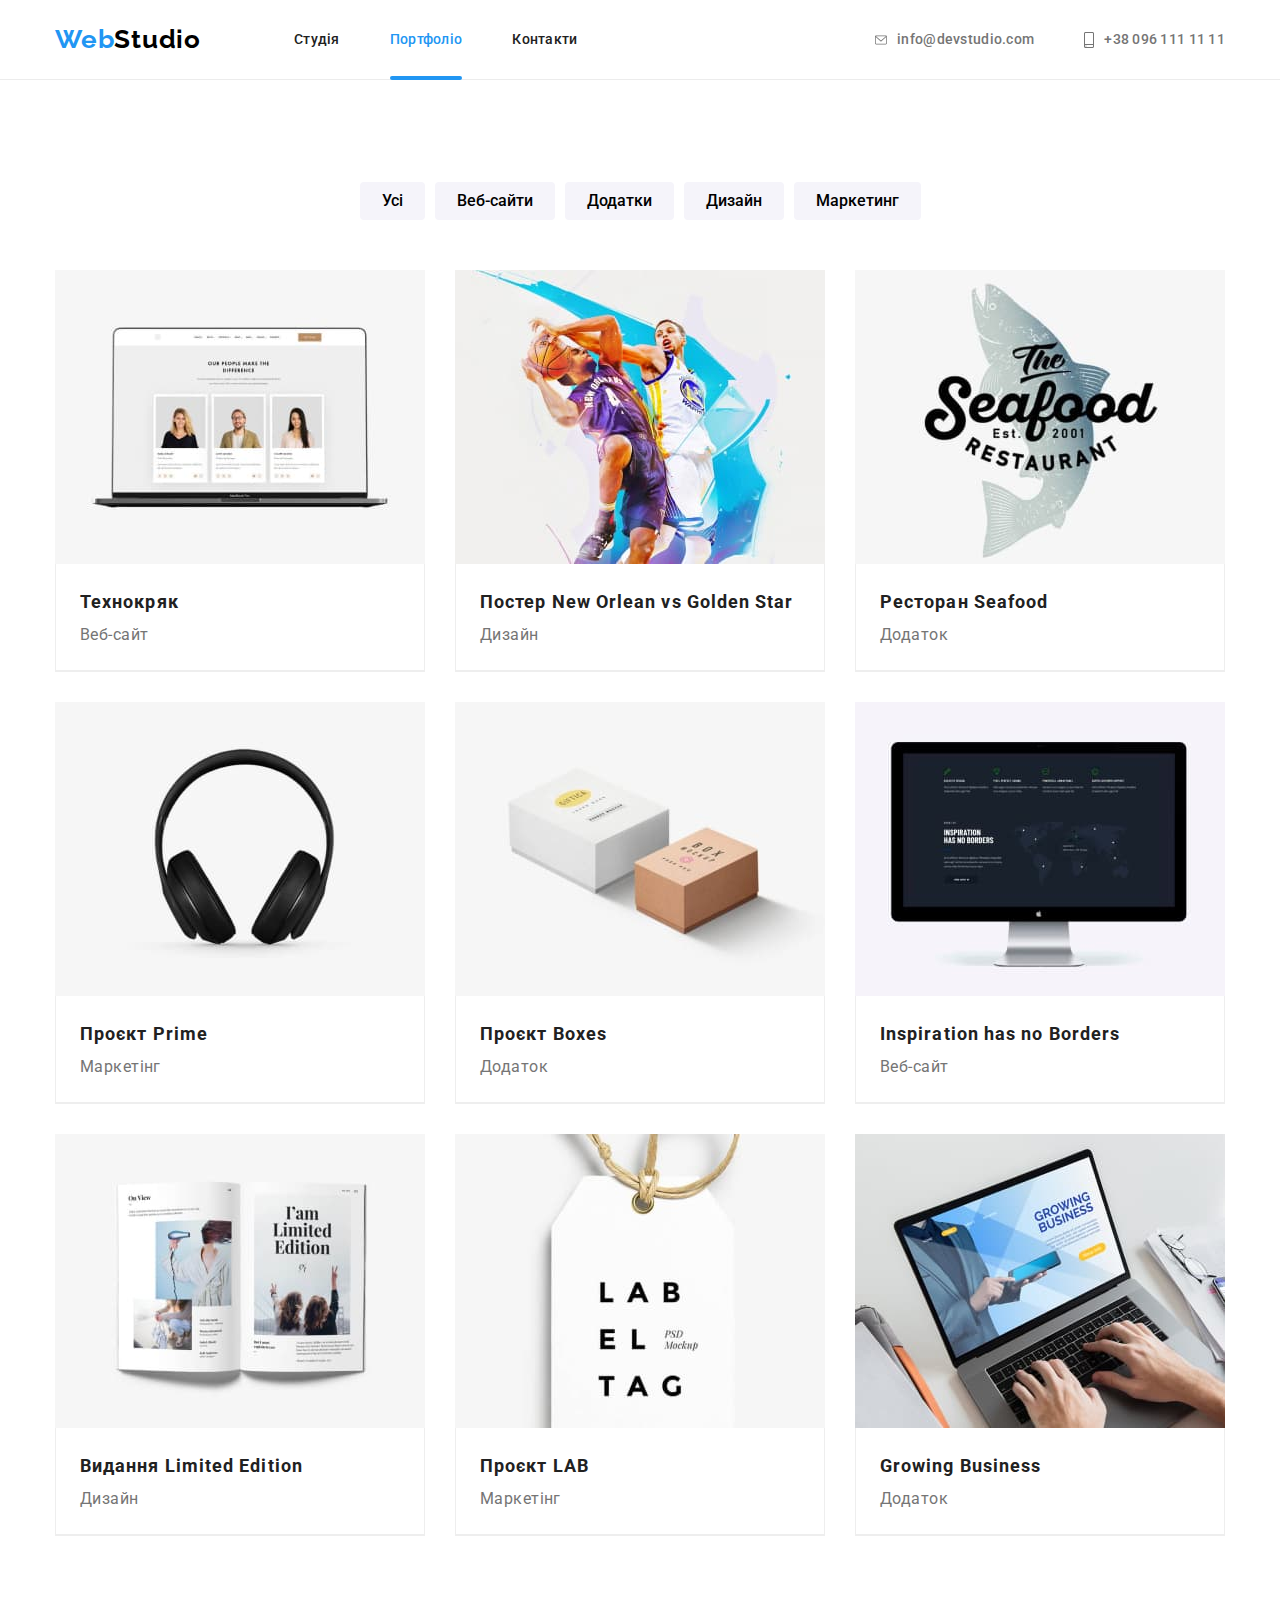
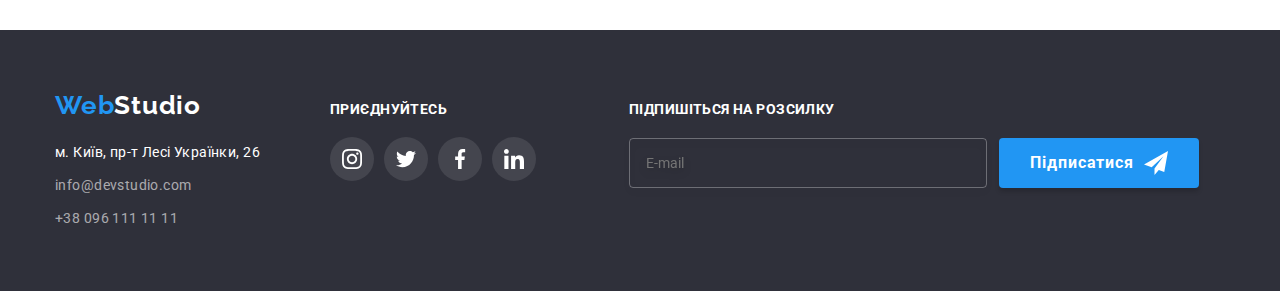
==== portfolio.html @ 7a2d6ced "Homework 7 v1.0" ====
<!DOCTYPE html>
<html lang="uk">
  <head>
    <meta charset="UTF-8" />
    <meta http-equiv="X-UA-Compatible" content="IE=edge" />
    <meta name="Homework-2" content="width=device-width, initial-scale=1.0" />
    <link rel="preconnect" href="https://fonts.googleapis.com" />
    <link rel="preconnect" href="https://fonts.gstatic.com" crossorigin />
    <link
      href="https://fonts.googleapis.com/css2?family=Raleway:wght@700&family=Roboto:wght@400;500;700;900&display=swap"
      rel="stylesheet"
    />
    <link
      rel="stylesheet"
      href="https://cdnjs.cloudflare.com/ajax/libs/modern-normalize/1.1.0/modern-normalize.min.css"
    />
    <link rel="stylesheet" href="./css/styles.css" />
    <title>Портфоліо</title>
  </head>
  <body>
    <!--Шапка сторінки-->
    <header class="header">
      <div class="container main-nav">
        <a class="header-logo" href="./index.html"><span class="logospan">Web</span>Studio</a>
        <!--Навігаційне меню-->
        <nav>
          <ul class="list studio-nav">
            <li class="nav-list"><a class="nav-link" href="./index.html">Студія</a></li>
            <li class="nav-list">
              <a class="nav-link active-link" href="./portfolio.html">Портфоліо</a>
            </li>
            <li class="nav-list"><a class="nav-link" href="">Контакти</a></li>
          </ul>
        </nav>
        <!--Контакти-->
        <ul class="list contact-nav">
          <li class="contact-list">
            <a class="mlink" href="mailto:info@devstudio.com">
              <svg class="icon mlink-icon" width="12" height="16">
                <use href="./img/icons.svg#icon-envelope"></use>
              </svg>
              info@devstudio.com</a
            >
          </li>
          <li class="contact-list">
            <a class="tlink" href="tel:+380961111111">
              <svg class="icon tlink-icon" width="10" height="16">
                <use href="./img/icons.svg#icon-smartphone"></use>
              </svg>
              +38 096 111 11 11</a
            >
          </li>
        </ul>
      </div>
    </header>
    <main>
      <!-- Фільтри -->
      <section class="section projects">
        <div class="container">
          <h1 class="visually-hidden">Проєкти</h1>
          <ul class="list filter-list">
            <li class="filter-item"><button class="filter-button" type="button">Усі</button></li>
            <li class="filter-item">
              <button class="filter-button" type="button">Веб-сайти</button>
            </li>
            <li class="filter-item">
              <button class="filter-button" type="button">Додатки</button>
            </li>
            <li class="filter-item"><button class="filter-button" type="button">Дизайн</button></li>
            <li class="filter-item">
              <button class="filter-button" type="button">Маркетинг</button>
            </li>
          </ul>

          <ul class="list project-list">
            <li class="project-item">
              <a href="">
                <div class="project-item-overlay">
                  <img
                    src="./img/pro1.jpg"
                    alt="Проєкт веб-сайту Технокряк"
                    width="370"
                    height="294"
                  />
                  <p class="project-overlay-text">
                    Ресурс пропонує комплексні пропозиції з різним рівнем функціоналу та сервісів.
                    Все це дозволить відвідувачу отримати вичерпні відомості про компанію чи
                    приватну особу.
                  </p>
                </div>
                <div class="project-card-border">
                  <h2 class="project-name">Технокряк</h2>
                  <p class="project-type">Веб-сайт</p>
                </div>
              </a>
            </li>
            <li class="project-item">
              <a href="">
                <div class="project-item-overlay">
                  <img
                    src="./img/pro2.jpg"
                    alt="Дизайн постеру на тему Баскетбол New Orlean vs Golden Star"
                    width="370"
                    height="294"
                  />
                  <p class="project-overlay-text">
                    Ресурс пропонує комплексні пропозиції з різним рівнем функціоналу та сервісів.
                    Все це дозволить відвідувачу отримати вичерпні відомості про компанію чи
                    приватну особу.
                  </p>
                </div>
                <div class="project-card-border">
                  <h2 class="project-name">Постер New Orlean vs Golden Star</h2>
                  <p class="project-type">Дизайн</p>
                </div>
              </a>
            </li>
            <li class="project-item">
              <a href="">
                <div class="project-item-overlay">
                  <img
                    src="./img/pro3.jpg"
                    alt="Додаток для ресторану з морепродуктами"
                    width="370"
                    height="294"
                  />
                  <p class="project-overlay-text">
                    Ресурс пропонує комплексні пропозиції з різним рівнем функціоналу та сервісів.
                    Все це дозволить відвідувачу отримати вичерпні відомості про компанію чи
                    приватну особу.
                  </p>
                </div>
                <div class="project-card-border">
                  <h2 class="project-name">Ресторан Seafood</h2>
                  <p class="project-type">Додаток</p>
                </div>
              </a>
            </li>
            <li class="project-item">
              <a href="">
                <div class="project-item-overlay">
                  <img
                    src="./img/pro4.jpg"
                    alt="Маркетінговий проєкт Prime"
                    width="370"
                    height="294"
                  />
                  <p class="project-overlay-text">
                    Ресурс пропонує комплексні пропозиції з різним рівнем функціоналу та сервісів.
                    Все це дозволить відвідувачу отримати вичерпні відомості про компанію чи
                    приватну особу.
                  </p>
                </div>
                <div class="project-card-border">
                  <h2 class="project-name">Проєкт Prime</h2>
                  <p class="project-type">Маркетінг</p>
                </div>
              </a>
            </li>
            <li class="project-item">
              <a href="">
                <div class="project-item-overlay">
                  <img src="./img/pro5.jpg" alt="Додаток Boxes" width="370" height="294" />
                  <p class="project-overlay-text">
                    Ресурс пропонує комплексні пропозиції з різним рівнем функціоналу та сервісів.
                    Все це дозволить відвідувачу отримати вичерпні відомості про компанію чи
                    приватну особу.
                  </p>
                </div>
                <div class="project-card-border">
                  <h2 class="project-name">Проєкт Boxes</h2>
                  <p class="project-type">Додаток</p>
                </div>
              </a>
            </li>
            <li class="project-item">
              <a href="">
                <div class="project-item-overlay">
                  <img
                    src="./img/pro6.jpg"
                    alt="Проєкт веб-сайту Inspiration has no Borders"
                    width="370"
                    height="294"
                  />
                  <p class="project-overlay-text">
                    Ресурс пропонує комплексні пропозиції з різним рівнем функціоналу та сервісів.
                    Все це дозволить відвідувачу отримати вичерпні відомості про компанію чи
                    приватну особу.
                  </p>
                </div>
                <div class="project-card-border">
                  <h2 class="project-name">Inspiration has no Borders</h2>
                  <p class="project-type">Веб-сайт</p>
                </div>
              </a>
            </li>
            <li class="project-item">
              <a href="">
                <div class="project-item-overlay">
                  <img
                    src="./img/pro7.jpg"
                    alt="Дизайн проєкт для видання Limited Edition"
                    width="370"
                    height="294"
                  />
                  <p class="project-overlay-text">
                    Ресурс пропонує комплексні пропозиції з різним рівнем функціоналу та сервісів.
                    Все це дозволить відвідувачу отримати вичерпні відомості про компанію чи
                    приватну особу.
                  </p>
                </div>
                <div class="project-card-border">
                  <h2 class="project-name">Видання Limited Edition</h2>
                  <p class="project-type">Дизайн</p>
                </div>
              </a>
            </li>
            <li class="project-item">
              <a href="">
                <div class="project-item-overlay">
                  <img src="./img/pro8.jpg" alt="Проєкт LAB" width="370" height="294" />
                  <p class="project-overlay-text">
                    Ресурс пропонує комплексні пропозиції з різним рівнем функціоналу та сервісів.
                    Все це дозволить відвідувачу отримати вичерпні відомості про компанію чи
                    приватну особу.
                  </p>
                </div>
                <div class="project-card-border">
                  <h2 class="project-name">Проєкт LAB</h2>
                  <p class="project-type">Маркетінг</p>
                </div>
              </a>
            </li>
            <li class="project-item">
              <a href="">
                <div class="project-item-overlay">
                  <img src="./img/pro9.jpg" alt="Growing Business" width="370" height="294" />
                  <p class="project-overlay-text">
                    Ресурс пропонує комплексні пропозиції з різним рівнем функціоналу та сервісів.
                    Все це дозволить відвідувачу отримати вичерпні відомості про компанію чи
                    приватну особу.
                  </p>
                </div>
                <div class="project-card-border">
                  <h2 class="project-name">Growing Business</h2>
                  <p class="project-type">Додаток</p>
                </div>
              </a>
            </li>
          </ul>
        </div>
      </section>
    </main>
    <!--Підвал сторінки-->
    <footer class="footer">
      <div class="container footer-container">
        <div class="footer-adress">
          <a class="footer-logo" href="./index.html"><span class="logospan">Web</span>Studio</a>
          <address class="address">
            <ul class="list footer-list">
              <li class="footer-list">
                <a
                  class="address-map"
                  href="https://goo.gl/maps/uBSmtqLPdZ89o5kn9"
                  target="_blank"
                  rel="noopener noreferrer"
                  >м. Київ, пр-т Лесі Українки, 26</a
                >
              </li>
              <li class="footer-list">
                <a class="address-mail" href="mailto:info@devstudio.com">info@devstudio.com</a>
              </li>
              <li class="footer-list">
                <a class="address-tel" href="tel:+380961111111">+38 096 111 11 11</a>
              </li>
            </ul>
          </address>
        </div>
        <div class="footer-social-links">
          <p class="footer-social-text">приєднуйтесь</p>
          <ul class="footer-social-list">
            <li class="footer-social-item">
              <a href="" class="footer-social-link">
                <svg class="icon footer-social-icon" width="20" height="20">
                  <use href="./img/icons.svg#icon-instagram"></use>
                </svg>
              </a>
            </li>
            <li class="footer-social-item">
              <a href="" class="footer-social-link">
                <svg class="icon footer-social-icon" width="20" height="20">
                  <use href="./img/icons.svg#icon-twitter"></use>
                </svg>
              </a>
            </li>
            <li class="footer-social-item">
              <a href="" class="footer-social-link">
                <svg class="icon footer-social-icon" width="20" height="20">
                  <use href="./img/icons.svg#icon-facebook"></use>
                </svg>
              </a>
            </li>
            <li class="footer-social-item">
              <a href="" class="footer-social-link">
                <svg class="icon footer-social-icon" width="20" height="20">
                  <use href="./img/icons.svg#icon-linkedin"></use>
                </svg>
              </a>
            </li>
          </ul>
        </div>
        <div class="footer-feedback">
          <p class="footer-feedback-title">Підпишіться на розсилку</p>
          <div class="footer-feedback-input-wrap">
            <input
              type="email"
              class="footer-feedback-input"
              name="footer-feedback-email"
              placeholder="E-mail"
            />
            <button type="button" class="button footer-feedback-button">
              Підписатися
              <svg class="footer-feedback-button-icon">
                <use
                  class="footer-feedback-send"
                  href="./img/icons.svg#icon-send"
                  width="24"
                  height="24"
                ></use>
              </svg>
            </button>
          </div>
        </div>
      </div>
    </footer>
    <script src="./modal.js"></script>
  </body>
</html>
---- css/styles.css ----
/* ---------Global-------- */
ul,
ol {
  padding: 0;
}

body,
h1,
h2,
h3,
h4,
h5,
h6,
p,
ul,
ol,
li,
figure,
figcaption,
blockquote,
dl,
dd {
  margin: 0;
}

li {
  list-style: none;
}

ul {
  list-style: none;
}

img {
  max-width: 100%;
  display: block;
  margin: 0;
}

input,
button,
textarea,
select {
  font: inherit;
}

a {
  text-decoration: none;
}

button {
  padding: 0;
  border: none;
  cursor: pointer;
}

.visually-hidden {
  position: absolute;
  width: 1px;
  height: 1px;
  margin: -1px;
  border: 0;
  padding: 0;

  white-space: nowrap;
  clip-path: inset(100%);
  clip: rect(0 0 0 0);
  overflow: hidden;
}

:root {
  --brand-color: #212121;
  --bluebrand-color: #2196f3;
  --discription-color: #757575;
  --clients-color: #afb1b8;
  --transition-animation: 250ms cubic-bezier(0.4, 0, 0.2, 1);
  --brandwhite: #fff;
}

body {
  font-family: 'Roboto', sans-serif;
  font-style: normal;
  letter-spacing: 0.03em;
  color: var(--brand-color);
  background-color: var(--brandwhite);
  font-size: 14px;
}

.container {
  width: 1200px;
  margin: 0 auto;
  padding: 0 15px;
}

.section {
  padding-top: 94px;
  padding-bottom: 94px;
}

/* -----------HEADER--------- */

.header {
  height: 80px;
  border-bottom: 1px solid #ececec;
}

.main-nav {
  display: flex;
  align-items: center;
}

.studio-nav {
  display: flex;
  gap: 50px;
}

.contact-nav {
  display: flex;
  flex-wrap: wrap;
  margin-left: auto;
  align-items: center;
}

.header-logo {
  color: #000000;
  height: 31px;
  left: 215px;
  top: 24px;
  font-family: 'Raleway';
  font-style: normal;
  font-weight: 700;
  font-size: 26px;
  line-height: 1.19;
  letter-spacing: 0.03em;
  margin-right: 93px;
}

.logospan {
  color: var(--bluebrand-color);
}

.nav-link {
  color: var(--brand-color);
  font-weight: 500;
  line-height: 1.14;
  padding: 32px 0;
  display: block;
  position: relative;
  transition: color var(--transition-animation);
}

.nav-list {
  letter-spacing: 0.02em;
}

.contact-list {
  display: flex;
  letter-spacing: 0.02em;
  margin-left: 50px;
}

.active-link {
  color: var(--bluebrand-color);
}

.nav-link::after {
  content: '';
  position: absolute;
  left: 0;
  bottom: 0;
  width: 100%;
  height: 4px;
  border-radius: 2px;
  background-color: transparent;
}

.nav-link.active-link::after,
.nav-link:hover::after,
.na-link:focus::after {
  background-color: var(--bluebrand-color);
}

.mlink,
.tlink {
  display: flex;
  justify-content: space-between;
  align-items: center;
  color: #757575;
  font-weight: 500;
  line-height: 1.14;
  transition: color var(--transition-animation);
}

.nav-link:hover,
.nav-link:focus,
.nav-link:active,
.mlink:hover,
.mlink:focus,
.mlink:active,
.tlink:hover,
.tlink:active,
.tlink:focus {
  color: var(--bluebrand-color);
}

.mlink-icon,
.tlink-icon {
  margin-right: 10px;
  fill: #757575;
}

.mlink:hover .mlink-icon,
.mlink:focus .mlink-icon,
.mlink:active .mlink-icon,
.tlink:hover .tlink-icon,
.tlink:active .tlink-icon,
.tlink:focus .tlink-icon {
  fill: var(--bluebrand-color);
}

/* -------PROMO------- */

.promo {
  background-image: linear-gradient(rgba(47, 48, 58, 0.4), rgba(47, 48, 58, 0.4)),
    url(../img/promo-img-bg.jpg);
  background-repeat: no-repeat;
  background-position: center;
  background-size: cover;
  background-color: #2f303a;
  color: var(--brandwhite);
  margin: 0 auto;
  display: flex;
  text-align: center;
  padding-top: 200px;
  padding-bottom: 200px;
  padding-left: 0;
  max-width: 1600px;
}

.promo-txt {
  font-style: normal;
  font-weight: 900;
  font-size: 44px;
  line-height: 1.36;
  text-transform: uppercase;
  letter-spacing: 0.06em;
  margin: auto;
  margin-bottom: 30px;
  width: 696px;
}

.promo-button {
  font-weight: 700;
  font-size: 16px;
  line-height: 1.875;
  background-color: var(--bluebrand-color);
  color: var(--brandwhite);
  width: 216px;
  height: 50px;
  border-radius: 4px;
  font-family: 'Roboto';
  font-style: normal;
  align-items: center;
  text-align: center;
  letter-spacing: 0.06em;
  transition: background-color var(--transition-animation);
}

.promo-button:hover,
.promo-button:focus,
.promo-button:active {
  background-color: #188ce8;
  border: 0;
}

/* --------SKILL SECTION-------- */

.skills-list {
  display: flex;
}

.skill-item:not(:last-child) {
  margin-right: 30px;
}
.skill-icon {
  margin: 25px 100px;
}
.skill-icon-box {
  width: 270px;
  height: 120px;
  margin-bottom: 30px;
  background-color: #f5f4fa;
}
.skill {
  font-weight: 700;
  line-height: 1.14;
  color: var(--brand-color);
  padding-bottom: 10px;
}
.skill-description {
  line-height: 1.71;
  color: var(--discription-color);
}

/* --------ABOUT US------- */

.about {
  padding-top: 0;
}

.about-title {
  font-weight: 700;
  font-size: 36px;
  line-height: 42px;
  color: var(--brand-color);
  text-align: center;
  margin-bottom: 50px;
}

.about-list {
  display: flex;
  flex-wrap: wrap;
  gap: 30px;
}
.about-item {
  position: relative;
}
.about-item-title {
  position: absolute;
  bottom: 0;
  width: 100%;
  padding: 27px 0;
  font-size: 14px;
  line-height: 1.14;
  text-transform: uppercase;
  text-align: center;
  color: var(--brandwhite);
  background: #2f303acc;
}

.team {
  background-color: #f5f4fa;
  padding-top: 0;
}

.we-are {
  font-weight: 700;
  font-size: 36px;
  line-height: 42px;
  color: var(--brand-color);
  text-align: center;
  margin-bottom: 50px;
  padding-top: 94px;
}

.team-list {
  display: flex;
  flex-wrap: wrap;
  gap: 30px;
}

.social-list {
  display: flex;
  align-items: center;
  justify-content: center;
  margin: 0 32px;
  gap: 10px;
  width: 206px;
  height: 44px;
}

.social-link {
  display: flex;
  align-items: center;
  justify-content: center;
  width: 44px;
  height: 44px;
  border-radius: 50%;
  transition: background-color var(--transition-animation), fill var(--transition-animation);
}

.social-link:hover,
.social-link:focus {
  background-color: var(--bluebrand-color);
}
.social-link:hover .team-social-icon,
.social-link:focus .team-social-icon {
  fill: var(--brandwhite);
}
.team-social-icon {
  fill: var(--clients-color);
}

.team-member {
  box-shadow: 0px 1px 3px rgba(0, 0, 0, 0.12), 0px 1px 1px rgba(0, 0, 0, 0.14),
    0px 2px 1px rgba(0, 0, 0, 0.2);
  border-radius: 0px 0px 4px 4px;
  background-color: var(--brandwhite);
}

.team-member-info {
  padding: 30px 0px;
}

.name {
  font-weight: 500;
  font-size: 16px;
  line-height: 1.19;
  color: var(--brand-color);
  text-align: center;
  margin-bottom: 10px;
}

.rank {
  font-size: 16px;
  line-height: 19px;
  color: var(--discription-color);
  text-align: center;
  margin-bottom: 16px;
}

/* ---------CLIENTS--------- */

.client-title {
  font-weight: 700;
  font-size: 36px;
  line-height: 42px;
  color: var(--brand-color);
  text-align: center;
}

.client-list {
  display: flex;
  align-items: center;
  justify-content: center;
  padding-top: 50px;
  gap: 30px;
}

.client-link {
  display: flex;
  width: 170px;
  height: 92px;
  align-items: center;
  justify-content: center;
  border: 1px solid;
  border-radius: 4px;
  border-color: var(--clients-color);
  transition: border-color var(--transition-animation);
}

.client-icon {
  fill: var(--clients-color);
  transition: fill var(--transition-animation);
}

.client-link:hover .client-icon,
.client-link:focus .client-icon {
  fill: var(--bluebrand-color);
}
.client-link:hover,
.client-link:focus {
  border-color: var(--bluebrand-color);
}

/* --------FOOTER------- */

.footer {
  background-color: #2f303a;
  padding-top: 60px;
  padding-bottom: 60px;
}
.footer-container {
  display: flex;
  align-items: baseline;
}

.footer-logo {
  color: var(--brandwhite);
  width: 145px;
  height: 31px;
  left: 215px;
  top: 24px;
  font-family: 'Raleway';
  font-style: normal;
  font-weight: 700;
  font-size: 26px;
  line-height: 1.19;
  letter-spacing: 0.03em;
  margin-bottom: 20px;
}

.address {
  line-height: 1.71;
  font-style: normal;
  margin-top: 20px;
}

.footer-list {
  margin-bottom: 9px;
}
.footer-list:last-child {
  margin-bottom: 0;
}

.address-map {
  color: var(--brandwhite);
  line-height: 1.71;
  transition: color var(--transition-animation);
}

.address-mail,
.address-tel {
  color: rgba(255, 255, 255, 0.6);
  line-height: 1.71;
  font-style: normal;
  transition: color var(--transition-animation);
}

.address-map:hover,
.address-map:focus,
.address-mail:hover,
.address-tel:hover,
.address-mail:focus,
.address-tel:focus {
  color: var(--bluebrand-color);
}

.footer-social-text {
  text-transform: uppercase;
  color: var(--brandwhite);
  font-weight: 700;
  padding-bottom: 20px;
}
.footer-social-links {
  display: flex;
  flex-direction: column;
  align-items: flex-start;
  justify-content: flex-start;
  margin-left: 70px;
  margin-right: 93px;
}
.footer-social-list {
  display: flex;
  align-items: center;
  justify-content: center;
  gap: 10px;
}

.footer-social-link {
  display: flex;
  align-items: center;
  justify-content: center;
  width: 44px;
  height: 44px;
  border-radius: 50%;
  background-color: rgba(255, 255, 255, 0.1);
  fill: var(--brandwhite);
  transition: background-color var(--transition-animation);
}
.footer-social-link:hover,
.footer-social-link:focus {
  background-color: var(--bluebrand-color);
}

.footer-feedback-title {
  color: var(--brandwhite);
  margin-bottom: 20px;
  font-weight: 700;
  font-size: 14px;
  line-height: 1.14;
  letter-spacing: 0.03em;
  text-transform: uppercase;
}
.footer-feedback-input-wrap {
  display: flex;
  justify-content: center;
  align-items: center;
  gap: 12px;
}
.footer-feedback-input {
  display: flex;
  justify-content: center;
  width: 358px;
  height: 50px;
  border: 1px solid rgba(255, 255, 255, 0.3);
  filter: drop-shadow(0px 4px 4px rgba(0, 0, 0, 0.15));
  border-radius: 4px;
  padding-left: 16px;
  background-color: transparent;
  color: var(--brandwhite);
  transition: border-color var(--transition-animation);
}
.footer-feedback-input:hover {
  border-color: var(--bluebrand-color);
}

.footer-feedback-button {
  display: flex;
  justify-content: center;
  align-items: center;
  height: 50px;
  width: 200px;
  padding: 10px 28px;
  gap: 10px;
  background: var(--bluebrand-color);
  box-shadow: 0px 4px 4px rgba(0, 0, 0, 0.15);
  border-radius: 4px;
  font-weight: 700;
  font-size: 16px;
  line-height: 1.88;
  letter-spacing: 0.06em;
  color: var(--brandwhite);
}

.footer-feedback-button-icon {
  width: 24px;
  height: 24px;
  display: block;
  fill: var(--brandwhite);
}

.list {
  list-style-type: none;
}

/* ---------MODAL-------- */

.backdrop {
  position: fixed;
  top: 0;
  left: 0;
  width: 100%;
  height: 100%;
  background-color: #00000033;
  display: flex;
  align-items: center;
  justify-content: center;
  transition: visibility var(--transition-animation), opacity var(--transition-animation);
}
.backdrop.is-hidden {
  opacity: 0;
  pointer-events: none;
  visibility: hidden;
}

.modal {
  position: relative;
  margin: auto;
  padding: 40px;
  width: 528px;
  height: 581px;
  background-color: var(--brandwhite);
  box-shadow: 0px 1px 3px rgb(0 0 0 / 12%), 0px 1px 1px rgb(0 0 0 / 14%),
    0px 2px 1px rgb(0 0 0 / 20%);
  border-radius: 4px;
}

.modal-button {
  position: absolute;
  top: 8px;
  right: 8px;
  border-radius: 50%;
  background-color: var(--brandwhite);
  border: 1px solid rgba(0, 0, 0, 0.1);
  box-shadow: 0px 1px 3px rgba(0, 0, 0, 0.12), 0px 1px 1px rgba(0, 0, 0, 0.14),
    0px 2px 1px rgba(0, 0, 0, 0.2);
  align-items: center;
  width: 30px;
  height: 30px;
  display: flex;
  justify-content: center;
}

.modal-button:focus,
.modal-button:hover,
.modal-button:active {
  border-color: var(--bluebrand-color);
}

.modal-callback-form {
  display: flex;
  position: relative;
  flex-direction: column;
}
.modal-title {
  font-weight: 700;
  font-size: 20px;
  line-height: 1.15;
  letter-spacing: 0.03em;
  text-align: center;
  color: var(--brand-color);
  margin-bottom: 12px;
}
.modal-form {
  display: flex;
  flex-direction: column;
  margin-bottom: 10px;
  position: relative;
}
.modal-form-name {
  font-size: 12px;
  line-height: 1.16;
  letter-spacing: 0.01em;
  color: var(--discription-color);
  margin-bottom: 4px;
  display: block;
}

.callback-form-input {
  height: 40px;
  border: 1px solid rgba(33, 33, 33, 0.2);
  border-radius: 4px;
  padding-left: 42px;
  padding-right: 16px;
  transition: border-color var(--transition-animation);
  outline: none;
}
.callback-form-input:hover {
  border-color: var(--bluebrand-color);
}
.callback-form-input:focus {
  border-color: var(--bluebrand-color);
}
.callback-form-icon {
  position: absolute;
  left: 12px;
  bottom: 11px;
  fill: var(--brand-color);
  transition: fill var(--transition-animation);
}
.callback-form-input:hover + .callback-form-icon {
  fill: var(--bluebrand-color);
}
.callback-form-input:focus + .callback-form-icon {
  fill: var(--bluebrand-color);
}

.modal-user-feedback {
  padding: 12px 16px;
  height: 120px;
  border: 1px solid rgba(33, 33, 33, 0.2);
  border-radius: 4px;
  resize: none;
  transition: border-color var(--transition-animation);
  margin-bottom: 20px;
  outline: none;
}
.modal-user-feedback:hover,
.modal-user-feedback:focus,
.modal-user-feedback:active {
  border-color: var(--bluebrand-color);
}

.modal-accept-policy {
  margin-bottom: 30px;
  display: flex;
  justify-content: center;
  align-items: center;
  position: relative;
  -webkit-touch-callout: none; /* iOS Safari */
  -webkit-user-select: none; /* Chrome/Safari/Opera */
  -khtml-user-select: none; /* Konqueror */
  -moz-user-select: none; /* Firefox */
  -ms-user-select: none; /* Internet Explorer/Edge */
  user-select: none; /* Non-prefixed version, currently
                                  not supported by any browser */
}

.checkbox-icon-wrap {
  border: 2px solid var(--brand-color);
  border-radius: 4px;
  width: 16px;
  height: 15px;
  display: flex;
  justify-content: center;
  align-items: center;
  margin-right: 7px;
  transition: background-color var(--transition-animation);
}

.checkbox:checked + .checkbox-icon-wrap {
  background-color: var(--bluebrand-color);
  border-color: transparent;
}

.hidden {
  position: absolute;
  white-space: nowrap;
  overflow: hidden;
  border: 0;
  padding: 0;
  clip: rect(0 0 0 0);
  opacity: 0;
}

.accept-policy-terms {
  font-size: 14px;
  line-height: 1.71;
  letter-spacing: 0.03em;
  color: var(--discription-color);
}

.terms {
  color: var(--bluebrand-color);
  border-bottom: 1px solid var(--bluebrand-color);
}

.modal-callback-button {
  font-weight: 700;
  font-size: 16px;
  line-height: 1.88;
  letter-spacing: 0.06em;
  color: var(--brandwhite);
  margin-bottom: 30px;
  width: 200px;
  height: 50px;
  background: #188ce8;
  box-shadow: 0px 4px 4px rgba(0, 0, 0, 0.15);
  border-radius: 4px;
  align-self: center;
  text-align: center;
}

/* -------PORTFOLIO------- */

.filter-list {
  display: flex;
  align-items: center;
  justify-content: center;
  margin: 8px 8px 50px 8px;
}

.filter-item {
  margin-right: 10px;
}

.filter-button {
  background-color: #f5f4fa;
  cursor: pointer;
  font-weight: 500;
  font-size: 16px;
  line-height: 1.62;
  border-radius: 4px;
  padding: 6px 22px;
  transition: color var(--transition-animation), background-color var(--transition-animation),
    box-shadow var(--transition-animation);
}

.filter-item:last-child {
  margin-right: 0px;
}

.filter-button:hover,
.filter-button:focus,
.filter-button:active {
  background-color: var(--bluebrand-color);
  color: var(--brandwhite);
  cursor: pointer;
  box-shadow: 0px 3px 1px rgba(0, 0, 0, 0.1), 0px 1px 2px rgba(0, 0, 0, 0.08),
    0px 2px 2px rgba(0, 0, 0, 0.12);
}

.project-list {
  display: flex;
  flex-wrap: wrap;
  gap: 30px;
}

.project-item {
  border-bottom: 1px solid;
  border-color: #eeeeee;
  transition: box-shadow var(--transition-animation);
}

.project-item:hover,
.project-item:focus {
  box-shadow: 0px 1px 1px rgba(0, 0, 0, 0.12), 0px 4px 4px rgba(0, 0, 0, 0.06),
    1px 4px 6px rgba(0, 0, 0, 0.16);
}

.project-item:hover .project-overlay-text,
.project-item:focus .project-overlay-text {
  transform: translateY(0%);
}

.project-item-overlay {
  position: relative;
  overflow: hidden;
}

.project-overlay-text {
  position: absolute;
  top: 0;
  left: 0;
  width: 100%;
  height: 100%;
  padding: 63px 24px;
  color: var(--brandwhite);
  font-size: 18px;
  line-height: 1.55;
  background-color: rgba(33, 150, 243, 0.9);
  transform: translateY(100%);
  transition: transform var(--transition-animation);
}

.project-card-border {
  border-left: 1px solid #eeeeee;
  border-right: 1px solid #eeeeee;
  border-bottom: 1px solid #eeeeee;
  padding: 20px 24px;
}

.project-name {
  font-weight: 700;
  font-size: 18px;
  line-height: 2;
  color: var(--brand-color);
  letter-spacing: 0.06em;
}

.project-type {
  font-size: 16px;
  line-height: 1.88;
  color: var(--discription-color);
}
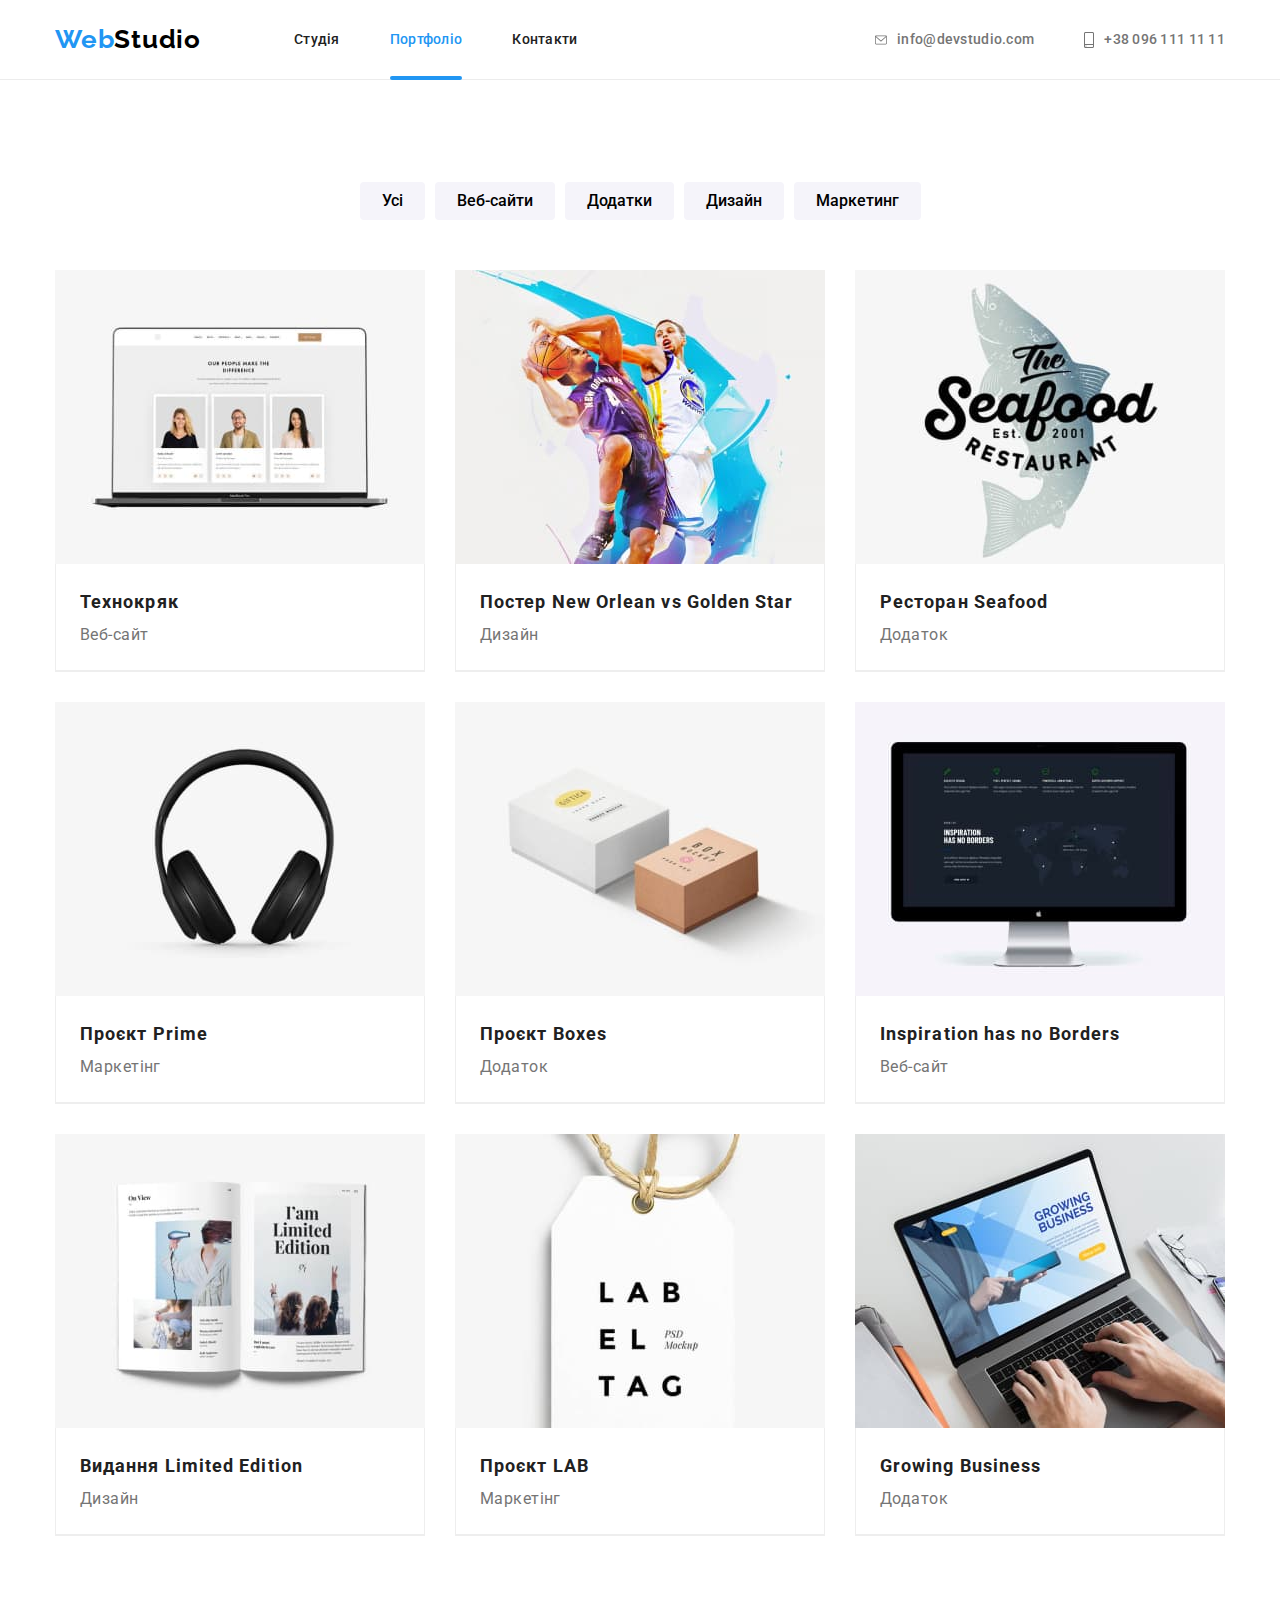
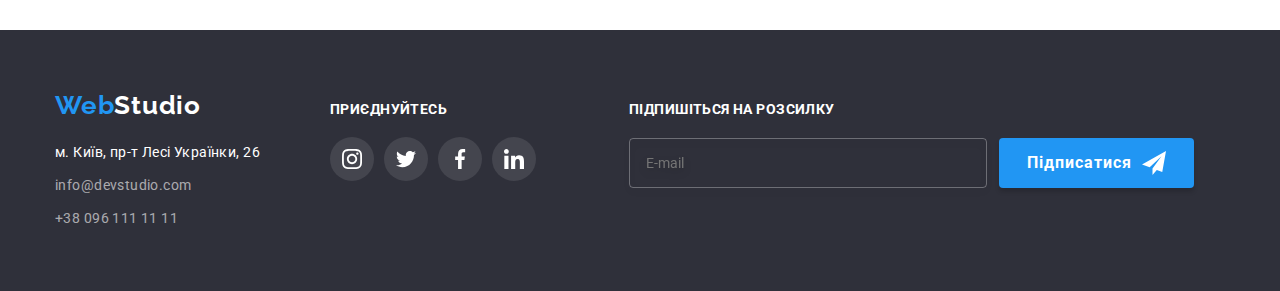
==== commit 4019297b: "Homework 7 v1.0" ====
--- a/portfolio.html
+++ b/portfolio.html
@@ -14,37 +14,35 @@
       rel="stylesheet"
       href="https://cdnjs.cloudflare.com/ajax/libs/modern-normalize/1.1.0/modern-normalize.min.css"
     />
-    <link rel="stylesheet" href="./css/styles.css" />
+    <link rel="stylesheet" href="./css/main.min.css" />
     <title>Портфоліо</title>
   </head>
   <body>
     <!--Шапка сторінки-->
     <header class="header">
-      <div class="container main-nav">
-        <a class="header-logo" href="./index.html"><span class="logospan">Web</span>Studio</a>
+      <div class="container header__container">
+        <a class="logo" href="./index.html"><span class="logo__part">Web</span>Studio</a>
         <!--Навігаційне меню-->
-        <nav>
-          <ul class="list studio-nav">
-            <li class="nav-list"><a class="nav-link" href="./index.html">Студія</a></li>
-            <li class="nav-list">
-              <a class="nav-link active-link" href="./portfolio.html">Портфоліо</a>
-            </li>
-            <li class="nav-list"><a class="nav-link" href="">Контакти</a></li>
+        <nav class="navigation">
+          <ul class="list navigation__list">
+            <li class="navigation__item"><a class="navigation__link" href="./index.html">Студія</a></li>
+            <li class="navigation__item"><a class="navigation__link current" href="./portfolio.html">Портфоліо</a></li>
+            <li class="navigation__item"><a class="navigation__link" href="">Контакти</a></li>
           </ul>
         </nav>
         <!--Контакти-->
-        <ul class="list contact-nav">
-          <li class="contact-list">
-            <a class="mlink" href="mailto:info@devstudio.com">
-              <svg class="icon mlink-icon" width="12" height="16">
+        <ul class="list contacts">
+          <li class="contacts__item">
+            <a class="contacts__link" href="mailto:info@devstudio.com">
+              <svg class="icon contacts__icon" width="12" height="16">
                 <use href="./img/icons.svg#icon-envelope"></use>
               </svg>
               info@devstudio.com</a
             >
           </li>
-          <li class="contact-list">
-            <a class="tlink" href="tel:+380961111111">
-              <svg class="icon tlink-icon" width="10" height="16">
+          <li class="contacts__item">
+            <a class="contacts__link" href="tel:+380961111111">
+              <svg class="icon contacts__icon" width="10" height="16">
                 <use href="./img/icons.svg#icon-smartphone"></use>
               </svg>
               +38 096 111 11 11</a
@@ -55,195 +53,199 @@
     </header>
     <main>
       <!-- Фільтри -->
-      <section class="section projects">
+      <section class="section projects-section">
         <div class="container">
           <h1 class="visually-hidden">Проєкти</h1>
-          <ul class="list filter-list">
-            <li class="filter-item"><button class="filter-button" type="button">Усі</button></li>
-            <li class="filter-item">
-              <button class="filter-button" type="button">Веб-сайти</button>
-            </li>
-            <li class="filter-item">
-              <button class="filter-button" type="button">Додатки</button>
-            </li>
-            <li class="filter-item"><button class="filter-button" type="button">Дизайн</button></li>
-            <li class="filter-item">
-              <button class="filter-button" type="button">Маркетинг</button>
+          <ul class="list filters">
+            <li class="filters__item">
+              <button class="filters__button" type="button">Усі</button>
+            </li>
+            <li class="filters__item">
+              <button class="filters__button" type="button">Веб-сайти</button>
+            </li>
+            <li class="filters__item">
+              <button class="filters__button" type="button">Додатки</button>
+            </li>
+            <li class="filters__item">
+              <button class="filters__button" type="button">Дизайн</button>
+            </li>
+            <li class="filters__item">
+              <button class="filters__button" type="button">Маркетинг</button>
             </li>
           </ul>
 
-          <ul class="list project-list">
-            <li class="project-item">
-              <a href="">
-                <div class="project-item-overlay">
+          <ul class="list projects">
+            <li class="projects__item">
+              <a class="projects__link" href="">
+                <div class="projects__overlay">
                   <img
                     src="./img/pro1.jpg"
                     alt="Проєкт веб-сайту Технокряк"
                     width="370"
                     height="294"
                   />
-                  <p class="project-overlay-text">
-                    Ресурс пропонує комплексні пропозиції з різним рівнем функціоналу та сервісів.
-                    Все це дозволить відвідувачу отримати вичерпні відомості про компанію чи
-                    приватну особу.
-                  </p>
-                </div>
-                <div class="project-card-border">
-                  <h2 class="project-name">Технокряк</h2>
-                  <p class="project-type">Веб-сайт</p>
-                </div>
-              </a>
-            </li>
-            <li class="project-item">
-              <a href="">
-                <div class="project-item-overlay">
+                  <p class="projects__text">
+                    Ресурс пропонує комплексні пропозиції з різним рівнем функціоналу та сервісів.
+                    Все це дозволить відвідувачу отримати вичерпні відомості про компанію чи
+                    приватну особу.
+                  </p>
+                </div>
+                <div class="projects__wrap">
+                  <h2 class="projects__name">Технокряк</h2>
+                  <p class="projects__type">Веб-сайт</p>
+                </div>
+              </a>
+            </li>
+            <li class="projects__item">
+              <a class="projects__link" href="">
+                <div class="projects__overlay">
                   <img
                     src="./img/pro2.jpg"
                     alt="Дизайн постеру на тему Баскетбол New Orlean vs Golden Star"
                     width="370"
                     height="294"
                   />
-                  <p class="project-overlay-text">
-                    Ресурс пропонує комплексні пропозиції з різним рівнем функціоналу та сервісів.
-                    Все це дозволить відвідувачу отримати вичерпні відомості про компанію чи
-                    приватну особу.
-                  </p>
-                </div>
-                <div class="project-card-border">
-                  <h2 class="project-name">Постер New Orlean vs Golden Star</h2>
-                  <p class="project-type">Дизайн</p>
-                </div>
-              </a>
-            </li>
-            <li class="project-item">
-              <a href="">
-                <div class="project-item-overlay">
+                  <p class="projects__text">
+                    Ресурс пропонує комплексні пропозиції з різним рівнем функціоналу та сервісів.
+                    Все це дозволить відвідувачу отримати вичерпні відомості про компанію чи
+                    приватну особу.
+                  </p>
+                </div>
+                <div class="projects__wrap">
+                  <h2 class="projects__name">Постер New Orlean vs Golden Star</h2>
+                  <p class="projects__type">Дизайн</p>
+                </div>
+              </a>
+            </li>
+            <li class="projects__item">
+              <a class="projects__link" href="">
+                <div class="projects__overlay">
                   <img
                     src="./img/pro3.jpg"
                     alt="Додаток для ресторану з морепродуктами"
                     width="370"
                     height="294"
                   />
-                  <p class="project-overlay-text">
-                    Ресурс пропонує комплексні пропозиції з різним рівнем функціоналу та сервісів.
-                    Все це дозволить відвідувачу отримати вичерпні відомості про компанію чи
-                    приватну особу.
-                  </p>
-                </div>
-                <div class="project-card-border">
-                  <h2 class="project-name">Ресторан Seafood</h2>
-                  <p class="project-type">Додаток</p>
-                </div>
-              </a>
-            </li>
-            <li class="project-item">
-              <a href="">
-                <div class="project-item-overlay">
+                  <p class="projects__text">
+                    Ресурс пропонує комплексні пропозиції з різним рівнем функціоналу та сервісів.
+                    Все це дозволить відвідувачу отримати вичерпні відомості про компанію чи
+                    приватну особу.
+                  </p>
+                </div>
+                <div class="projects__wrap">
+                  <h2 class="projects__name">Ресторан Seafood</h2>
+                  <p class="projects__type">Додаток</p>
+                </div>
+              </a>
+            </li>
+            <li class="projects__item">
+              <a class="projects__link" href="">
+                <div class="projects__overlay">
                   <img
                     src="./img/pro4.jpg"
                     alt="Маркетінговий проєкт Prime"
                     width="370"
                     height="294"
                   />
-                  <p class="project-overlay-text">
-                    Ресурс пропонує комплексні пропозиції з різним рівнем функціоналу та сервісів.
-                    Все це дозволить відвідувачу отримати вичерпні відомості про компанію чи
-                    приватну особу.
-                  </p>
-                </div>
-                <div class="project-card-border">
-                  <h2 class="project-name">Проєкт Prime</h2>
-                  <p class="project-type">Маркетінг</p>
-                </div>
-              </a>
-            </li>
-            <li class="project-item">
-              <a href="">
-                <div class="project-item-overlay">
+                  <p class="projects__text">
+                    Ресурс пропонує комплексні пропозиції з різним рівнем функціоналу та сервісів.
+                    Все це дозволить відвідувачу отримати вичерпні відомості про компанію чи
+                    приватну особу.
+                  </p>
+                </div>
+                <div class="projects__wrap">
+                  <h2 class="projects__name">Проєкт Prime</h2>
+                  <p class="projects__type">Маркетінг</p>
+                </div>
+              </a>
+            </li>
+            <li class="projects__item">
+              <a class="projects__link" href="">
+                <div class="projects__overlay">
                   <img src="./img/pro5.jpg" alt="Додаток Boxes" width="370" height="294" />
-                  <p class="project-overlay-text">
-                    Ресурс пропонує комплексні пропозиції з різним рівнем функціоналу та сервісів.
-                    Все це дозволить відвідувачу отримати вичерпні відомості про компанію чи
-                    приватну особу.
-                  </p>
-                </div>
-                <div class="project-card-border">
-                  <h2 class="project-name">Проєкт Boxes</h2>
-                  <p class="project-type">Додаток</p>
-                </div>
-              </a>
-            </li>
-            <li class="project-item">
-              <a href="">
-                <div class="project-item-overlay">
+                  <p class="projects__text">
+                    Ресурс пропонує комплексні пропозиції з різним рівнем функціоналу та сервісів.
+                    Все це дозволить відвідувачу отримати вичерпні відомості про компанію чи
+                    приватну особу.
+                  </p>
+                </div>
+                <div class="projects__wrap">
+                  <h2 class="projects__name">Проєкт Boxes</h2>
+                  <p class="projects__type">Додаток</p>
+                </div>
+              </a>
+            </li>
+            <li class="projects__item">
+              <a class="projects__link" href="">
+                <div class="projects__overlay">
                   <img
                     src="./img/pro6.jpg"
                     alt="Проєкт веб-сайту Inspiration has no Borders"
                     width="370"
                     height="294"
                   />
-                  <p class="project-overlay-text">
-                    Ресурс пропонує комплексні пропозиції з різним рівнем функціоналу та сервісів.
-                    Все це дозволить відвідувачу отримати вичерпні відомості про компанію чи
-                    приватну особу.
-                  </p>
-                </div>
-                <div class="project-card-border">
-                  <h2 class="project-name">Inspiration has no Borders</h2>
-                  <p class="project-type">Веб-сайт</p>
-                </div>
-              </a>
-            </li>
-            <li class="project-item">
-              <a href="">
-                <div class="project-item-overlay">
+                  <p class="projects__text">
+                    Ресурс пропонує комплексні пропозиції з різним рівнем функціоналу та сервісів.
+                    Все це дозволить відвідувачу отримати вичерпні відомості про компанію чи
+                    приватну особу.
+                  </p>
+                </div>
+                <div class="projects__wrap">
+                  <h2 class="projects__name">Inspiration has no Borders</h2>
+                  <p class="projects__type">Веб-сайт</p>
+                </div>
+              </a>
+            </li>
+            <li class="projects__item">
+              <a class="projects__link" href="">
+                <div class="projects__overlay">
                   <img
                     src="./img/pro7.jpg"
                     alt="Дизайн проєкт для видання Limited Edition"
                     width="370"
                     height="294"
                   />
-                  <p class="project-overlay-text">
-                    Ресурс пропонує комплексні пропозиції з різним рівнем функціоналу та сервісів.
-                    Все це дозволить відвідувачу отримати вичерпні відомості про компанію чи
-                    приватну особу.
-                  </p>
-                </div>
-                <div class="project-card-border">
-                  <h2 class="project-name">Видання Limited Edition</h2>
-                  <p class="project-type">Дизайн</p>
-                </div>
-              </a>
-            </li>
-            <li class="project-item">
-              <a href="">
-                <div class="project-item-overlay">
+                  <p class="projects__text">
+                    Ресурс пропонує комплексні пропозиції з різним рівнем функціоналу та сервісів.
+                    Все це дозволить відвідувачу отримати вичерпні відомості про компанію чи
+                    приватну особу.
+                  </p>
+                </div>
+                <div class="projects__wrap">
+                  <h2 class="projects__name">Видання Limited Edition</h2>
+                  <p class="projects__type">Дизайн</p>
+                </div>
+              </a>
+            </li>
+            <li class="projects__item">
+              <a class="projects__link" href="">
+                <div class="projects__overlay">
                   <img src="./img/pro8.jpg" alt="Проєкт LAB" width="370" height="294" />
-                  <p class="project-overlay-text">
-                    Ресурс пропонує комплексні пропозиції з різним рівнем функціоналу та сервісів.
-                    Все це дозволить відвідувачу отримати вичерпні відомості про компанію чи
-                    приватну особу.
-                  </p>
-                </div>
-                <div class="project-card-border">
-                  <h2 class="project-name">Проєкт LAB</h2>
-                  <p class="project-type">Маркетінг</p>
-                </div>
-              </a>
-            </li>
-            <li class="project-item">
-              <a href="">
-                <div class="project-item-overlay">
+                  <p class="projects__text">
+                    Ресурс пропонує комплексні пропозиції з різним рівнем функціоналу та сервісів.
+                    Все це дозволить відвідувачу отримати вичерпні відомості про компанію чи
+                    приватну особу.
+                  </p>
+                </div>
+                <div class="projects__wrap">
+                  <h2 class="projects__name">Проєкт LAB</h2>
+                  <p class="projects__type">Маркетінг</p>
+                </div>
+              </a>
+            </li>
+            <li class="projects__item">
+              <a class="projects__link" href="">
+                <div class="projects__overlay">
                   <img src="./img/pro9.jpg" alt="Growing Business" width="370" height="294" />
-                  <p class="project-overlay-text">
-                    Ресурс пропонує комплексні пропозиції з різним рівнем функціоналу та сервісів.
-                    Все це дозволить відвідувачу отримати вичерпні відомості про компанію чи
-                    приватну особу.
-                  </p>
-                </div>
-                <div class="project-card-border">
-                  <h2 class="project-name">Growing Business</h2>
-                  <p class="project-type">Додаток</p>
+                  <p class="projects__text">
+                    Ресурс пропонує комплексні пропозиції з різним рівнем функціоналу та сервісів.
+                    Все це дозволить відвідувачу отримати вичерпні відомості про компанію чи
+                    приватну особу.
+                  </p>
+                </div>
+                <div class="projects__wrap">
+                  <h2 class="projects__name">Growing Business</h2>
+                  <p class="projects__type">Додаток</p>
                 </div>
               </a>
             </li>
@@ -253,76 +255,76 @@
     </main>
     <!--Підвал сторінки-->
     <footer class="footer">
-      <div class="container footer-container">
-        <div class="footer-adress">
-          <a class="footer-logo" href="./index.html"><span class="logospan">Web</span>Studio</a>
+      <div class="container footer__container">
+        <div>
+          <a class="logo logo--white" href="./index.html"><span class="logo__part">Web</span>Studio</a>
           <address class="address">
-            <ul class="list footer-list">
-              <li class="footer-list">
+            <ul class="list address__list">
+              <li class="address__item">
                 <a
-                  class="address-map"
+                  class="address__map"
                   href="https://goo.gl/maps/uBSmtqLPdZ89o5kn9"
                   target="_blank"
                   rel="noopener noreferrer"
                   >м. Київ, пр-т Лесі Українки, 26</a
                 >
               </li>
-              <li class="footer-list">
-                <a class="address-mail" href="mailto:info@devstudio.com">info@devstudio.com</a>
+              <li class="address__item">
+                <a class="address__link" href="mailto:info@devstudio.com">info@devstudio.com</a>
               </li>
-              <li class="footer-list">
-                <a class="address-tel" href="tel:+380961111111">+38 096 111 11 11</a>
+              <li class="address__item">
+                <a class="address__link" href="tel:+380961111111">+38 096 111 11 11</a>
               </li>
             </ul>
           </address>
         </div>
-        <div class="footer-social-links">
-          <p class="footer-social-text">приєднуйтесь</p>
-          <ul class="footer-social-list">
-            <li class="footer-social-item">
-              <a href="" class="footer-social-link">
-                <svg class="icon footer-social-icon" width="20" height="20">
+        <div class="social-box">
+          <p class="join__text">приєднуйтесь</p>
+          <ul class="social">
+            <li class="social__item">
+              <a href="" class="social__link social__link--translucent">
+                <svg class="icon social__icon social__icon--white" width="20" height="20">
                   <use href="./img/icons.svg#icon-instagram"></use>
                 </svg>
               </a>
             </li>
-            <li class="footer-social-item">
-              <a href="" class="footer-social-link">
-                <svg class="icon footer-social-icon" width="20" height="20">
+            <li class="social__item">
+              <a href="" class="social__link social__link--translucent">
+                <svg class="icon social__icon social__icon--white" width="20" height="20">
                   <use href="./img/icons.svg#icon-twitter"></use>
                 </svg>
               </a>
             </li>
-            <li class="footer-social-item">
-              <a href="" class="footer-social-link">
-                <svg class="icon footer-social-icon" width="20" height="20">
+            <li class="social__item">
+              <a href="" class="social__link social__link--translucent">
+                <svg class="icon social__icon social__icon--white" width="20" height="20">
                   <use href="./img/icons.svg#icon-facebook"></use>
                 </svg>
               </a>
             </li>
-            <li class="footer-social-item">
-              <a href="" class="footer-social-link">
-                <svg class="icon footer-social-icon" width="20" height="20">
+            <li class="social__item">
+              <a href="" class="social__link social__link--translucent">
+                <svg class="icon social__icon social__icon--white" width="20" height="20">
                   <use href="./img/icons.svg#icon-linkedin"></use>
                 </svg>
               </a>
             </li>
           </ul>
         </div>
-        <div class="footer-feedback">
-          <p class="footer-feedback-title">Підпишіться на розсилку</p>
-          <div class="footer-feedback-input-wrap">
+        <div class="callback">
+          <p class="callback__title">Підпишіться на розсилку</p>
+          <div class="callback__wrap">
             <input
               type="email"
-              class="footer-feedback-input"
-              name="footer-feedback-email"
+              class="callback__input"
+              name="footer-callback-email"
               placeholder="E-mail"
             />
-            <button type="button" class="button footer-feedback-button">
+            <button type="submit" class="button button--footer">
               Підписатися
-              <svg class="footer-feedback-button-icon">
+              <svg class="callback__icon">
                 <use
-                  class="footer-feedback-send"
+                  class="footer-callback-send"
                   href="./img/icons.svg#icon-send"
                   width="24"
                   height="24"
--- a/css/main.min.css
+++ b/css/main.min.css
@@ -0,0 +1 @@
+ul,ol{padding:0}body,h1,h2,h3,h4,h5,h6,p,ul,ol,li,figure,figcaption,blockquote,dl,dd{margin:0}li{list-style:none}ul{list-style:none}img{max-width:100%;display:block;margin:0}input,button,textarea,select{font:inherit}a{text-decoration:none}button{padding:0;border:none;cursor:pointer}body{font-family:"Roboto",sans-serif;font-style:normal;letter-spacing:.03em;color:var(--brand-color);background-color:var(--brandwhite);font-size:14px}.container{width:1200px;margin:0 auto;padding:0 15px}.section{padding-top:94px;padding-bottom:94px}.list{list-style-type:none}.visually-hidden{position:absolute;width:1px;height:1px;margin:-1px;border:0;padding:0;white-space:nowrap;clip-path:inset(100%);clip:rect(0 0 0 0);overflow:hidden}.title{font-weight:700;font-size:36px;line-height:1.16;color:var(--brand-color);text-align:center}.title--about{margin-bottom:50px}.title--team{margin-bottom:50px;padding-top:94px}:root{--brand-color: #212121;--bluebrand-color: #2196f3;--discription-color: #757575;--clients-color: #afb1b8;--transition-animation: 250ms cubic-bezier(0.4, 0, 0.2, 1);--brandwhite: #fff}.logo{height:31px;font-family:"Raleway";font-weight:700;font-size:26px;line-height:1.19;letter-spacing:.03em;color:#000;margin-right:93px}.logo--white{color:var(--brandwhite);margin-bottom:20px;margin-right:0}.logo__part{color:var(--bluebrand-color)}.header{height:80px;border-bottom:1px solid #ececec}.header__container{display:flex;align-items:center}.navigation__list{display:flex;gap:50px}.navigation__link{color:var(--brand-color);font-weight:500;line-height:1.14;padding:32px 0;display:block;position:relative;transition:color var(--transition-animation)}.navigation__item{letter-spacing:.02em}.navigation__link::after{content:"";position:absolute;left:0;bottom:0;width:100%;height:4px;border-radius:2px;background-color:rgba(0,0,0,0)}.navigation__link.current::after,.navigation__link:hover::after,.navigation__link:focus::after{background-color:var(--bluebrand-color)}.navigation__link:hover,.navigation__link:focus,.navigation__link:active{color:var(--bluebrand-color)}.contacts{display:flex;flex-wrap:wrap;margin-left:auto;align-items:center}.contacts__item{display:flex;letter-spacing:.02em;margin-left:50px}.contacts__link{display:flex;justify-content:space-between;align-items:center;color:#757575;font-weight:500;line-height:1.14;transition:color var(--transition-animation)}.contacts__link:hover,.contacts__link:focus,.contacts__link:active{color:var(--bluebrand-color)}.contacts__icon{margin-right:10px;fill:#757575;transition:fill var(--transition-animation)}.contacts__link:hover .contacts__icon,.contacts__link:focus .contacts__icon,.contacts__link:active .contacts__icon{fill:var(--bluebrand-color)}.current{color:var(--bluebrand-color)}.button{letter-spacing:.06em;font-weight:700;font-size:16px;line-height:1.88;letter-spacing:.06em;color:var(--brandwhite);border-radius:4px;background:var(--bluebrand-color);height:50px}.button--hero{text-align:center;padding:10px 32px;transition:background-color var(--transition-animation)}.button--hero:hover,.button--hero:focus,.button--hero:active{background-color:#188ce8;border:0}.button--footer{display:flex;justify-content:center;align-items:center;padding:10px 28px;gap:10px;box-shadow:0px 4px 4px rgba(0,0,0,.15)}.button--footer:hover,.button--footer:focus,.button--footer:active{background-color:#188ce8;border:0}.button--modal{margin-bottom:30px;padding:10px 52px;box-shadow:0px 4px 4px rgba(0,0,0,.15);align-self:center}.button--modal:hover,.button--modal:focus,.button--modal:active{background-color:#188ce8;border:0}.filters{display:flex;align-items:center;justify-content:center;margin:8px 8px 50px 8px}.filters__item{margin-right:10px}.filters__button{background-color:#f5f4fa;cursor:pointer;font-weight:500;font-size:16px;line-height:1.62;border-radius:4px;padding:6px 22px;transition:color var(--transition-animation),background-color var(--transition-animation),box-shadow var(--transition-animation)}.filters__item:last-child{margin-right:0px}.filters__button:hover,.filters__button:focus,.filters__button:active{background-color:var(--bluebrand-color);color:var(--brandwhite);cursor:pointer;box-shadow:0px 3px 1px rgba(0,0,0,.1),0px 1px 2px rgba(0,0,0,.08),0px 2px 2px rgba(0,0,0,.12)}.social{display:flex;align-items:center;justify-content:center;gap:10px}.social__link{display:flex;align-items:center;justify-content:center;width:44px;height:44px;border-radius:50%;transition:background-color var(--transition-animation),fill var(--transition-animation)}.social__link--translucent{background-color:rgba(255,255,255,.1);fill:var(--brandwhite)}.social__link:hover,.social__link:focus{background-color:var(--bluebrand-color)}.social__link:hover .social__icon,.social__link:focus .social__icon{fill:var(--brandwhite)}.social__icon{fill:var(--clients-color)}.social__icon--white{fill:var(--brandwhite)}.footer{background-color:#2f303a;padding-top:60px;padding-bottom:60px}.footer__container{display:flex;align-items:baseline}.address{line-height:1.71;font-style:normal;margin-top:20px}.address__item{margin-bottom:9px}.address__item:last-child{margin-bottom:0}.address__map{color:var(--brandwhite);line-height:1.71;transition:color var(--transition-animation)}.address__link{color:rgba(255,255,255,.6);line-height:1.71;font-style:normal;transition:color var(--transition-animation)}.address__map:hover,.address__map:focus,.address__link:hover,.address__link:focus{color:var(--bluebrand-color)}.callback__title{color:var(--brandwhite);margin-bottom:20px;font-weight:700;font-size:14px;line-height:1.14;letter-spacing:.03em;text-transform:uppercase}.callback__wrap{display:flex;justify-content:center;align-items:center;gap:12px}.callback__input{display:flex;justify-content:center;width:358px;height:50px;border:1px solid rgba(255,255,255,.3);filter:drop-shadow(0px 4px 4px rgba(0, 0, 0, 0.15));border-radius:4px;padding-left:16px;background-color:rgba(0,0,0,0);color:var(--brandwhite);transition:border-color var(--transition-animation)}.callback__input:hover{border-color:var(--bluebrand-color)}.callback__icon{width:24px;height:24px;display:block;fill:var(--brandwhite)}.social-box{display:flex;flex-direction:column;align-items:flex-start;justify-content:flex-start;margin-left:70px;margin-right:93px}.join__text{text-transform:uppercase;color:var(--brandwhite);font-weight:700;margin-bottom:20px}.backdrop{position:fixed;top:0;left:0;width:100%;height:100%;background-color:rgba(0,0,0,.2);display:flex;align-items:center;justify-content:center;transition:visibility var(--transition-animation),opacity var(--transition-animation)}.backdrop.is-hidden{opacity:0;pointer-events:none;visibility:hidden}.modal{position:relative;margin:auto;padding:40px;width:528px;height:581px;background-color:var(--brandwhite);box-shadow:0px 1px 3px rgba(0,0,0,.12),0px 1px 1px rgba(0,0,0,.14),0px 2px 1px rgba(0,0,0,.2);border-radius:4px}.modal__button{position:absolute;top:8px;right:8px;border-radius:50%;background-color:var(--brandwhite);border:1px solid rgba(0,0,0,.1);box-shadow:0px 1px 3px rgba(0,0,0,.12),0px 1px 1px rgba(0,0,0,.14),0px 2px 1px rgba(0,0,0,.2);align-items:center;width:30px;height:30px;display:flex;justify-content:center}.modal__button:focus,.modal__button:hover,.modal__button:active{fill:var(--bluebrand-color)}.feedback{display:flex;position:relative;flex-direction:column}.feedback__title{font-weight:700;font-size:20px;line-height:1.15;letter-spacing:.03em;text-align:center;color:var(--brand-color);margin-bottom:12px}.feedback__item{display:flex;flex-direction:column;margin-bottom:10px;position:relative}.feedback__name{font-size:12px;line-height:1.16;letter-spacing:.01em;color:var(--discription-color);margin-bottom:4px;display:block}.feedback__input{height:40px;border:1px solid rgba(33,33,33,.2);border-radius:4px;padding-left:42px;padding-right:16px;transition:border-color var(--transition-animation);outline:none}.feedback__input:hover,.feedback__input:focus{border-color:var(--bluebrand-color)}.feedback__icon{position:absolute;left:12px;bottom:11px;fill:var(--brand-color);transition:fill var(--transition-animation)}.feedback__input:hover+.feedback__icon,.feedback__input:focus+.feedback__icon{fill:var(--bluebrand-color)}.feedback__textarea{padding:12px 16px;height:120px;border:1px solid rgba(33,33,33,.2);border-radius:4px;resize:none;transition:border-color var(--transition-animation);margin-bottom:20px;outline:none}.feedback__textarea:hover,.feedback__textarea:focus,.feedback__textarea:active{border-color:var(--bluebrand-color)}.feedback__accept-policy{margin-bottom:30px;display:flex;justify-content:center;align-items:center;position:relative;-webkit-touch-callout:none;-webkit-user-select:none;-khtml-user-select:none;-moz-user-select:none;-ms-user-select:none;user-select:none}.feedback__checkbox-wrap{border:2px solid var(--brand-color);border-radius:4px;width:16px;height:15px;display:flex;justify-content:center;align-items:center;margin-right:7px;transition:background-color var(--transition-animation)}.feedback__checkbox:checked+.feedback__checkbox-wrap{background-color:var(--bluebrand-color);border-color:rgba(0,0,0,0)}.feedback__terms{font-size:14px;line-height:1.71;letter-spacing:.03em;color:var(--discription-color)}.feedback__link{color:var(--bluebrand-color);border-bottom:1px solid var(--bluebrand-color)}.hero{background-image:linear-gradient(rgba(47, 48, 58, 0.4), rgba(47, 48, 58, 0.4)),url(../img/promo-img-bg.jpg);background-repeat:no-repeat;background-position:center;background-size:cover;background-color:#2f303a;color:var(--brandwhite);margin:0 auto;display:flex;text-align:center;padding-top:200px;padding-bottom:200px;padding-left:0;max-width:1600px}.hero__title{font-style:normal;font-weight:900;font-size:44px;line-height:1.36;text-transform:uppercase;letter-spacing:.06em;margin:auto;margin-bottom:30px;width:696px}.skills__list{display:flex}.skills__item:not(:last-child){margin-right:30px}.skills__icon{margin:25px 100px}.skills__wrap{width:270px;height:120px;margin-bottom:30px;background-color:#f5f4fa}.skills__title{font-weight:700;line-height:1.14;color:var(--brand-color);padding-bottom:10px}.skills__text{line-height:1.71;color:var(--discription-color)}.about{padding-top:0}.about__list{display:flex;flex-wrap:wrap;gap:30px}.about__item{position:relative}.about__text{position:absolute;bottom:0;width:100%;padding:27px 0;font-weight:700;font-size:14px;line-height:1.14;text-transform:uppercase;text-align:center;color:var(--brandwhite);background:rgba(47,48,58,.8)}.team{background-color:#f5f4fa;padding-top:0}.team__list{display:flex;flex-wrap:wrap;gap:30px}.team__item{box-shadow:0px 1px 3px rgba(0,0,0,.12),0px 1px 1px rgba(0,0,0,.14),0px 2px 1px rgba(0,0,0,.2);border-radius:0px 0px 4px 4px;background-color:var(--brandwhite)}.team__wrap{padding:30px 0px}.team__name{font-weight:500;font-size:16px;line-height:1.19;color:var(--brand-color);text-align:center;margin-bottom:10px}.team__rank{font-size:16px;line-height:19px;color:var(--discription-color);text-align:center;margin-bottom:16px}.clients__list{display:flex;align-items:center;justify-content:center;padding-top:50px;gap:30px}.clients__link{display:flex;width:170px;height:92px;align-items:center;justify-content:center;border:1px solid;border-radius:4px;border-color:var(--clients-color);transition:border-color var(--transition-animation)}.clients__icon{fill:var(--clients-color);transition:fill var(--transition-animation)}.clients__link:hover .clients__icon,.clients__link:focus .clients__icon{fill:var(--bluebrand-color)}.clients__link:hover,.clients__link:focus{border-color:var(--bluebrand-color)}.projects{display:flex;flex-wrap:wrap;gap:30px}.projects__link{display:block;border-bottom:1px solid;border-color:#eee;transition:box-shadow var(--transition-animation)}.projects__link:hover,.projects__link:focus{box-shadow:0px 1px 1px rgba(0,0,0,.12),0px 4px 4px rgba(0,0,0,.06),1px 4px 6px rgba(0,0,0,.16)}.projects__link:hover .projects__text,.projects__link:focus .projects__text{transform:translateY(0%)}.projects__overlay{position:relative;overflow:hidden}.projects__text{position:absolute;top:0;left:0;width:100%;height:100%;padding:63px 24px;color:var(--brandwhite);font-size:18px;line-height:1.55;background-color:rgba(33,150,243,.9);transform:translateY(100%);transition:transform var(--transition-animation)}.projects__wrap{border-left:1px solid #eee;border-right:1px solid #eee;border-bottom:1px solid #eee;padding:20px 24px}.projects__name{font-weight:700;font-size:18px;line-height:2;color:var(--brand-color);letter-spacing:.06em}.projects__type{font-size:16px;line-height:1.88;color:var(--discription-color)}/*# sourceMappingURL=main.min.css.map */